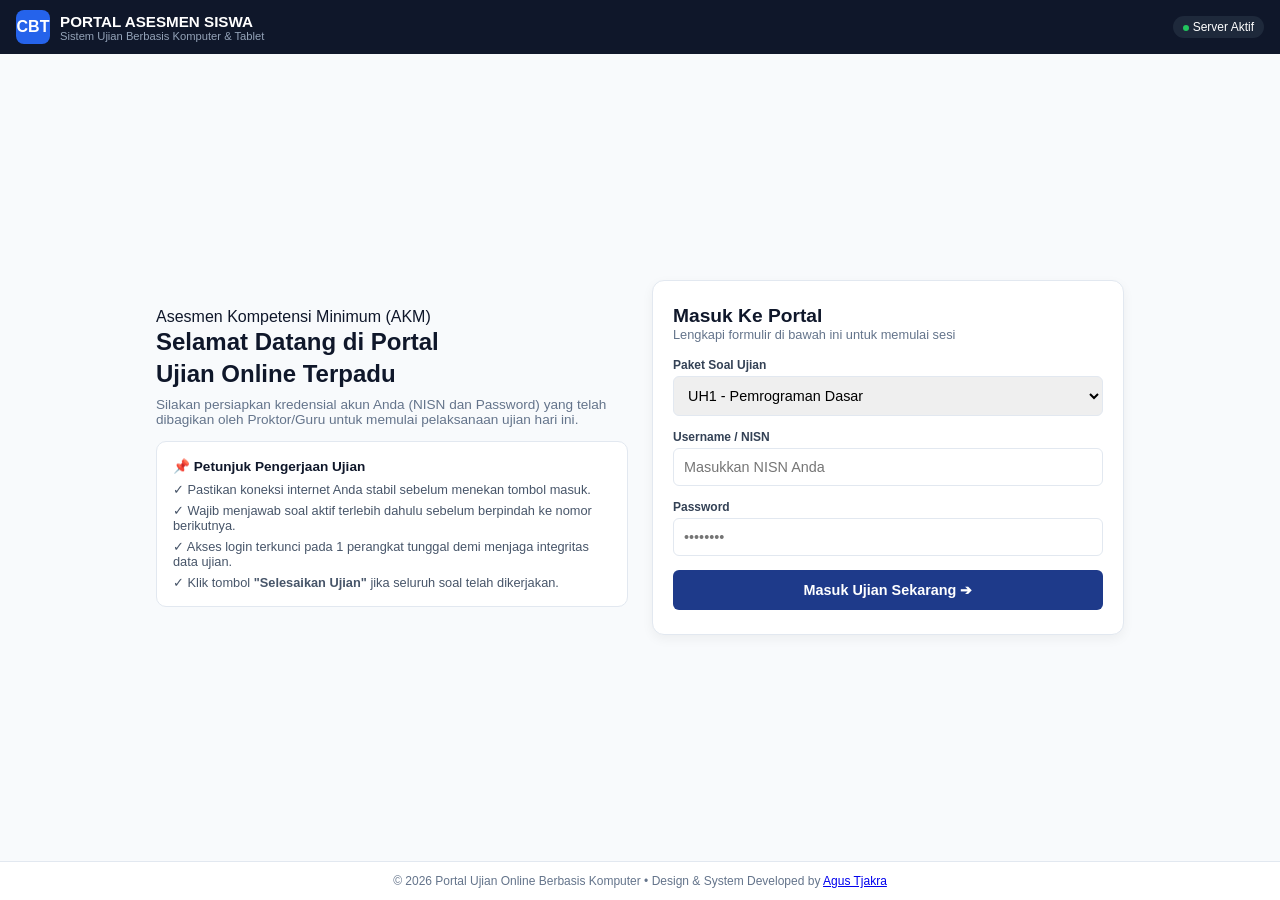
==== index.html @ 5398f88b "Add files via upload" ====
<!DOCTYPE html>
<html lang="id">
<head>
  <meta charset="UTF-8">
  <meta name="viewport" content="width=device-width, initial-scale=1.0">
  <title>Portal Asesmen & Ujian Berbasis Komputer (CBT)</title>
 <style>
  :root {
    --primary: #1e3a8a;
    --primary-hover: #1e40af;
    --accent: #2563eb;
    --bg-main: #f8fafc;
    --text-dark: #0f172a;
    --text-muted: #64748b;
    --border-color: #e2e8f0;
    --card-bg: #ffffff;
  }

  * { box-sizing: border-box; margin: 0; padding: 0; font-family: 'Segoe UI', sans-serif; }
  body { background-color: var(--bg-main); color: var(--text-dark); min-height: 100vh; display: flex; flex-direction: column; }

  .top-navbar {
    background-color: #0f172a;
    color: #ffffff;
    padding: 10px 16px;
    display: flex;
    justify-content: space-between;
    align-items: center;
  }

  .nav-brand { display: flex; align-items: center; gap: 10px; }
  .brand-icon {
    width: 34px; height: 34px; background: #2563eb; border-radius: 8px;
    display: flex; align-items: center; justify-content: center;
    color: white; font-weight: 800; font-size: 1rem;
  }
  .brand-text h1 { font-size: 0.95rem; font-weight: 700; }
  .brand-text p { font-size: 0.7rem; color: #94a3b8; }
  .system-status { font-size: 0.75rem; background: #1e293b; padding: 4px 10px; border-radius: 12px; }
  .status-dot { display: inline-block; width: 6px; height: 6px; background: #22c55e; border-radius: 50%; }

  .main-wrapper {
    flex: 1; max-width: 1000px; width: 100%; margin: 20px auto; padding: 0 16px;
    display: grid; grid-template-columns: 1fr 1fr; gap: 24px; align-items: center;
  }

  .hero-title { font-size: 1.5rem; font-weight: 800; line-height: 1.3; }
  .hero-desc { font-size: 0.85rem; color: var(--text-muted); margin-top: 8px; }
  .guide-card { background: var(--card-bg); border-radius: 10px; padding: 16px; border: 1px solid var(--border-color); margin-top: 14px; }
  .guide-title { font-size: 0.85rem; font-weight: 700; margin-bottom: 8px; }
  .guide-list { list-style: none; display: flex; flex-direction: column; gap: 6px; font-size: 0.8rem; color: #475569; }

  .login-card {
    background: var(--card-bg); border-radius: 12px; padding: 24px 20px;
    border: 1px solid var(--border-color); box-shadow: 0 4px 12px rgba(0,0,0,0.05);
  }

  .login-header h2 { font-size: 1.2rem; font-weight: 800; }
  .login-header p { font-size: 0.8rem; color: var(--text-muted); margin-bottom: 16px; }

  .form-group { margin-bottom: 14px; }
  .form-group label { display: block; font-size: 0.75rem; font-weight: 700; color: #334155; margin-bottom: 4px; }
  .form-control { width: 100%; padding: 10px; border: 1px solid var(--border-color); border-radius: 6px; font-size: 0.9rem; }

  .btn-login {
    width: 100%; padding: 12px; background: var(--primary); color: white;
    border: none; border-radius: 6px; font-weight: 700; font-size: 0.9rem; cursor: pointer;
  }

  .footer { padding: 12px; text-align: center; font-size: 0.75rem; color: var(--text-muted); background: white; border-top: 1px solid var(--border-color); }

  /* RESPONSIVE LAYAR HP */
  @media (max-width: 768px) {
    .main-wrapper { grid-template-columns: 1fr; margin: 10px auto; gap: 16px; }
    .hero-badge, .guide-card { display: none; } /* Sembunyikan petunjuk panjang di HP agar form login langsung terlihat di atas */
    .hero-title { font-size: 1.25rem; text-align: center; }
    .hero-desc { text-align: center; }
    .login-card { padding: 18px 16px; }
  }
</style>
</head>
<body>

  <!-- NAVBAR HEADER -->
  <header class="top-navbar">
    <div class="nav-brand">
      <div class="brand-icon">CBT</div>
      <div class="brand-text">
        <h1>PORTAL ASESMEN SISWA</h1>
        <p>Sistem Ujian Berbasis Komputer & Tablet</p>
      </div>
    </div>

    <div class="system-status">
      <span class="status-dot"></span> Server Aktif
    </div>
  </header>

  <!-- MAIN LANDING PAGE CONTENT -->
  <main class="main-wrapper">
    
    <!-- LEFT SIDE: INFORMASI & PETUNJUK -->
    <section class="info-section">
      <div class="hero-badge">Asesmen Kompetensi Minimum (AKM)</div>
      
      <h2 class="hero-title">
        Selamat Datang di Portal<br>
        <span>Ujian Online Terpadu</span>
      </h2>

      <p class="hero-desc">
        Silakan persiapkan kredensial akun Anda (NISN dan Password) yang telah dibagikan oleh Proktor/Guru untuk memulai pelaksanaan ujian hari ini.
      </p>

      <!-- Card Petunjuk Teknis -->
      <div class="guide-card">
        <div class="guide-title">
          📌 Petunjuk Pengerjaan Ujian
        </div>
        <ul class="guide-list">
          <li class="guide-item">
            <span class="guide-icon">✓</span>
            <span>Pastikan koneksi internet Anda stabil sebelum menekan tombol masuk.</span>
          </li>
          <li class="guide-item">
            <span class="guide-icon">✓</span>
            <span>Wajib menjawab soal aktif terlebih dahulu sebelum berpindah ke nomor berikutnya.</span>
          </li>
          <li class="guide-item">
            <span class="guide-icon">✓</span>
            <span>Akses login terkunci pada 1 perangkat tunggal demi menjaga integritas data ujian.</span>
          </li>
          <li class="guide-item">
            <span class="guide-icon">✓</span>
            <span>Klik tombol <strong>"Selesaikan Ujian"</strong> jika seluruh soal telah dikerjakan.</span>
          </li>
        </ul>
      </div>
    </section>

    <!-- RIGHT SIDE: KARTU FORM LOGIN -->
    <section>
      <div class="login-card">
        <div class="login-header">
          <h2>Masuk Ke Portal</h2>
          <p>Lengkapi formulir di bawah ini untuk memulai sesi</p>
        </div>

        <form id="loginForm">
          <div class="form-group">
            <label for="jenisUjian">Paket Soal Ujian</label>
            <select id="jenisUjian" class="form-control" required>
              <option value="" disabled selected>⏳ Memuat jadwal aktif...</option>
            </select>
          </div>

          <div class="form-group">
            <label for="username">Username / NISN</label>
            <input type="text" id="username" class="form-control" placeholder="Masukkan NISN Anda" required autocomplete="off">
          </div>

          <div class="form-group">
            <label for="password">Password</label>
            <input type="password" id="password" class="form-control" placeholder="••••••••" required>
          </div>

          <div id="alertBox" class="status-alert"></div>

          <button type="submit" class="btn-login">Masuk Ujian Sekarang ➔</button>
        </form>
      </div>
    </section>

  </main>

  <!-- FOOTER DENGAN LINK DEVELOPER -->
  <footer class="footer">
    © 2026 Portal Ujian Online Berbasis Komputer • Design & System Developed by <a href="https://kodi.web.id/aboutme.html" target="_blank" rel="noopener noreferrer" class="footer-link">Agus Tjakra</a>
  </footer>

  <script src="app.js"></script>
</body>
</html>
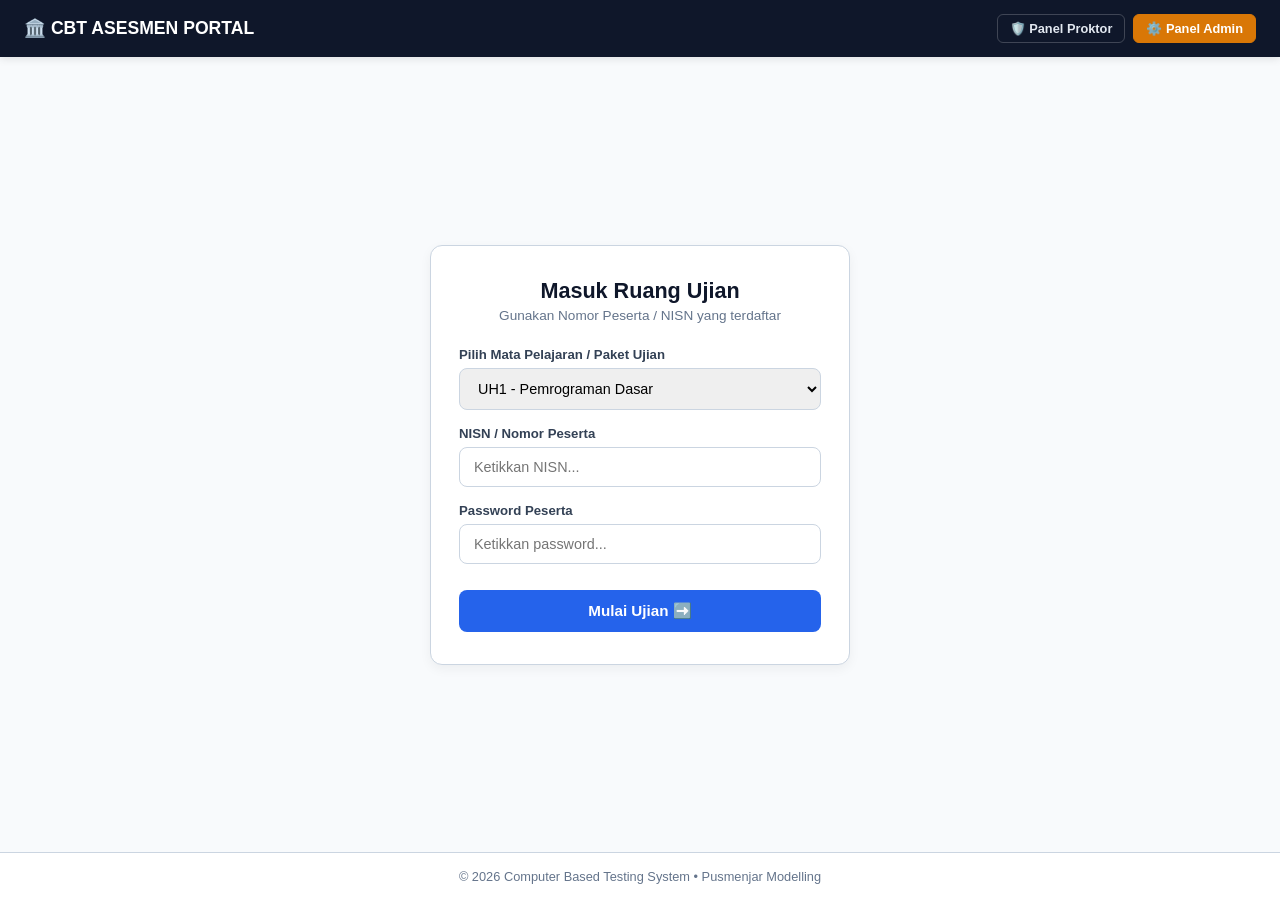
==== commit 49f57dc7: "Update index.html" ====
--- a/index.html
+++ b/index.html
@@ -3,179 +3,81 @@
 <head>
   <meta charset="UTF-8">
   <meta name="viewport" content="width=device-width, initial-scale=1.0">
-  <title>Portal Asesmen & Ujian Berbasis Komputer (CBT)</title>
- <style>
-  :root {
-    --primary: #1e3a8a;
-    --primary-hover: #1e40af;
-    --accent: #2563eb;
-    --bg-main: #f8fafc;
-    --text-dark: #0f172a;
-    --text-muted: #64748b;
-    --border-color: #e2e8f0;
-    --card-bg: #ffffff;
-  }
-
-  * { box-sizing: border-box; margin: 0; padding: 0; font-family: 'Segoe UI', sans-serif; }
-  body { background-color: var(--bg-main); color: var(--text-dark); min-height: 100vh; display: flex; flex-direction: column; }
-
-  .top-navbar {
-    background-color: #0f172a;
-    color: #ffffff;
-    padding: 10px 16px;
-    display: flex;
-    justify-content: space-between;
-    align-items: center;
-  }
-
-  .nav-brand { display: flex; align-items: center; gap: 10px; }
-  .brand-icon {
-    width: 34px; height: 34px; background: #2563eb; border-radius: 8px;
-    display: flex; align-items: center; justify-content: center;
-    color: white; font-weight: 800; font-size: 1rem;
-  }
-  .brand-text h1 { font-size: 0.95rem; font-weight: 700; }
-  .brand-text p { font-size: 0.7rem; color: #94a3b8; }
-  .system-status { font-size: 0.75rem; background: #1e293b; padding: 4px 10px; border-radius: 12px; }
-  .status-dot { display: inline-block; width: 6px; height: 6px; background: #22c55e; border-radius: 50%; }
-
-  .main-wrapper {
-    flex: 1; max-width: 1000px; width: 100%; margin: 20px auto; padding: 0 16px;
-    display: grid; grid-template-columns: 1fr 1fr; gap: 24px; align-items: center;
-  }
-
-  .hero-title { font-size: 1.5rem; font-weight: 800; line-height: 1.3; }
-  .hero-desc { font-size: 0.85rem; color: var(--text-muted); margin-top: 8px; }
-  .guide-card { background: var(--card-bg); border-radius: 10px; padding: 16px; border: 1px solid var(--border-color); margin-top: 14px; }
-  .guide-title { font-size: 0.85rem; font-weight: 700; margin-bottom: 8px; }
-  .guide-list { list-style: none; display: flex; flex-direction: column; gap: 6px; font-size: 0.8rem; color: #475569; }
-
-  .login-card {
-    background: var(--card-bg); border-radius: 12px; padding: 24px 20px;
-    border: 1px solid var(--border-color); box-shadow: 0 4px 12px rgba(0,0,0,0.05);
-  }
-
-  .login-header h2 { font-size: 1.2rem; font-weight: 800; }
-  .login-header p { font-size: 0.8rem; color: var(--text-muted); margin-bottom: 16px; }
-
-  .form-group { margin-bottom: 14px; }
-  .form-group label { display: block; font-size: 0.75rem; font-weight: 700; color: #334155; margin-bottom: 4px; }
-  .form-control { width: 100%; padding: 10px; border: 1px solid var(--border-color); border-radius: 6px; font-size: 0.9rem; }
-
-  .btn-login {
-    width: 100%; padding: 12px; background: var(--primary); color: white;
-    border: none; border-radius: 6px; font-weight: 700; font-size: 0.9rem; cursor: pointer;
-  }
-
-  .footer { padding: 12px; text-align: center; font-size: 0.75rem; color: var(--text-muted); background: white; border-top: 1px solid var(--border-color); }
-
-  /* RESPONSIVE LAYAR HP */
-  @media (max-width: 768px) {
-    .main-wrapper { grid-template-columns: 1fr; margin: 10px auto; gap: 16px; }
-    .hero-badge, .guide-card { display: none; } /* Sembunyikan petunjuk panjang di HP agar form login langsung terlihat di atas */
-    .hero-title { font-size: 1.25rem; text-align: center; }
-    .hero-desc { text-align: center; }
-    .login-card { padding: 18px 16px; }
-  }
-</style>
+  <title>CBT Portal - Masuk Ujian</title>
+  <style>
+    :root {
+      --primary: #0f172a;
+      --accent: #2563eb;
+      --bg: #f8fafc;
+      --card: #ffffff;
+      --border: #cbd5e1;
+      --text: #1e293b;
+      --text-muted: #64748b;
+    }
+    * { box-sizing: border-box; margin: 0; padding: 0; font-family: 'Segoe UI', -apple-system, sans-serif; }
+    body { background-color: var(--bg); color: var(--text); min-height: 100vh; display: flex; flex-direction: column; justify-content: space-between; }
+    .portal-header { background-color: var(--primary); color: white; padding: 14px 24px; display: flex; justify-content: space-between; align-items: center; box-shadow: 0 2px 8px rgba(0,0,0,0.1); }
+    .brand-title { display: flex; align-items: center; gap: 10px; font-weight: 800; font-size: 1.1rem; }
+    .nav-links { display: flex; gap: 8px; }
+    .nav-btn { color: #e2e8f0; text-decoration: none; font-size: 0.8rem; font-weight: 700; padding: 6px 12px; border-radius: 6px; border: 1px solid rgba(255,255,255,0.2); transition: all 0.2s; }
+    .nav-btn:hover { background-color: rgba(255,255,255,0.1); color: white; }
+    .nav-btn.admin-link { background-color: #d97706; border-color: #d97706; color: white; }
+    .login-wrapper { display: flex; justify-content: center; align-items: center; padding: 40px 16px; flex: 1; }
+    .login-box { background: var(--card); border: 1px solid var(--border); border-radius: 12px; padding: 32px 28px; width: 100%; max-width: 420px; box-shadow: 0 4px 12px rgba(0,0,0,0.05); }
+    .login-title { text-align: center; margin-bottom: 24px; }
+    .login-title h2 { font-size: 1.35rem; color: var(--primary); font-weight: 800; }
+    .login-title p { font-size: 0.85rem; color: var(--text-muted); margin-top: 4px; }
+    .form-group { margin-bottom: 16px; }
+    .form-group label { display: block; font-size: 0.825rem; font-weight: 700; color: #334155; margin-bottom: 6px; }
+    .form-control { width: 100%; padding: 11px 14px; border-radius: 8px; border: 1.5px solid var(--border); font-size: 0.9rem; outline: none; }
+    .form-control:focus { border-color: var(--accent); }
+    .btn-submit { width: 100%; padding: 12px; background-color: var(--accent); color: white; border: none; border-radius: 8px; font-size: 0.95rem; font-weight: 700; cursor: pointer; margin-top: 10px; }
+    .btn-submit:hover { background-color: #1d4ed8; }
+    .footer { text-align: center; padding: 16px; font-size: 0.8rem; color: var(--text-muted); background: white; border-top: 1px solid var(--border); }
+  </style>
 </head>
 <body>
-
-  <!-- NAVBAR HEADER -->
-  <header class="top-navbar">
-    <div class="nav-brand">
-      <div class="brand-icon">CBT</div>
-      <div class="brand-text">
-        <h1>PORTAL ASESMEN SISWA</h1>
-        <p>Sistem Ujian Berbasis Komputer & Tablet</p>
-      </div>
-    </div>
-
-    <div class="system-status">
-      <span class="status-dot"></span> Server Aktif
-    </div>
+  <header class="portal-header">
+    <div class="brand-title">🏛️ CBT ASESMEN PORTAL</div>
+    <nav class="nav-links">
+      <a href="proktor.html" class="nav-btn">🛡️ Panel Proktor</a>
+      <a href="admin.html" class="nav-btn admin-link">⚙️ Panel Admin</a>
+    </nav>
   </header>
 
-  <!-- MAIN LANDING PAGE CONTENT -->
-  <main class="main-wrapper">
-    
-    <!-- LEFT SIDE: INFORMASI & PETUNJUK -->
-    <section class="info-section">
-      <div class="hero-badge">Asesmen Kompetensi Minimum (AKM)</div>
-      
-      <h2 class="hero-title">
-        Selamat Datang di Portal<br>
-        <span>Ujian Online Terpadu</span>
-      </h2>
+  <main class="login-wrapper">
+    <div class="login-box">
+      <div class="login-title">
+        <h2>Masuk Ruang Ujian</h2>
+        <p>Gunakan Nomor Peserta / NISN yang terdaftar</p>
+      </div>
 
-      <p class="hero-desc">
-        Silakan persiapkan kredensial akun Anda (NISN dan Password) yang telah dibagikan oleh Proktor/Guru untuk memulai pelaksanaan ujian hari ini.
-      </p>
-
-      <!-- Card Petunjuk Teknis -->
-      <div class="guide-card">
-        <div class="guide-title">
-          📌 Petunjuk Pengerjaan Ujian
-        </div>
-        <ul class="guide-list">
-          <li class="guide-item">
-            <span class="guide-icon">✓</span>
-            <span>Pastikan koneksi internet Anda stabil sebelum menekan tombol masuk.</span>
-          </li>
-          <li class="guide-item">
-            <span class="guide-icon">✓</span>
-            <span>Wajib menjawab soal aktif terlebih dahulu sebelum berpindah ke nomor berikutnya.</span>
-          </li>
-          <li class="guide-item">
-            <span class="guide-icon">✓</span>
-            <span>Akses login terkunci pada 1 perangkat tunggal demi menjaga integritas data ujian.</span>
-          </li>
-          <li class="guide-item">
-            <span class="guide-icon">✓</span>
-            <span>Klik tombol <strong>"Selesaikan Ujian"</strong> jika seluruh soal telah dikerjakan.</span>
-          </li>
-        </ul>
-      </div>
-    </section>
-
-    <!-- RIGHT SIDE: KARTU FORM LOGIN -->
-    <section>
-      <div class="login-card">
-        <div class="login-header">
-          <h2>Masuk Ke Portal</h2>
-          <p>Lengkapi formulir di bawah ini untuk memulai sesi</p>
+      <form id="loginForm">
+        <div class="form-group">
+          <label>Pilih Mata Pelajaran / Paket Ujian</label>
+          <select id="jenisUjian" class="form-control" required>
+            <option value="" disabled selected>Memuat jadwal ujian...</option>
+          </select>
         </div>
 
-        <form id="loginForm">
-          <div class="form-group">
-            <label for="jenisUjian">Paket Soal Ujian</label>
-            <select id="jenisUjian" class="form-control" required>
-              <option value="" disabled selected>⏳ Memuat jadwal aktif...</option>
-            </select>
-          </div>
+        <div class="form-group">
+          <label>NISN / Nomor Peserta</label>
+          <input type="text" id="username" class="form-control" placeholder="Ketikkan NISN..." required autocomplete="off">
+        </div>
 
-          <div class="form-group">
-            <label for="username">Username / NISN</label>
-            <input type="text" id="username" class="form-control" placeholder="Masukkan NISN Anda" required autocomplete="off">
-          </div>
+        <div class="form-group">
+          <label>Password Peserta</label>
+          <input type="password" id="password" class="form-control" placeholder="Ketikkan password..." required>
+        </div>
 
-          <div class="form-group">
-            <label for="password">Password</label>
-            <input type="password" id="password" class="form-control" placeholder="••••••••" required>
-          </div>
-
-          <div id="alertBox" class="status-alert"></div>
-
-          <button type="submit" class="btn-login">Masuk Ujian Sekarang ➔</button>
-        </form>
-      </div>
-    </section>
-
+        <button type="submit" class="btn-submit">Mulai Ujian ➡️</button>
+        <div id="alertBox" style="display:none;"></div>
+      </form>
+    </div>
   </main>
 
-  <!-- FOOTER DENGAN LINK DEVELOPER -->
   <footer class="footer">
-    © 2026 Portal Ujian Online Berbasis Komputer • Design & System Developed by <a href="https://kodi.web.id/aboutme.html" target="_blank" rel="noopener noreferrer" class="footer-link">Agus Tjakra</a>
+    © 2026 Computer Based Testing System • Pusmenjar Modelling
   </footer>
 
   <script src="app.js"></script>
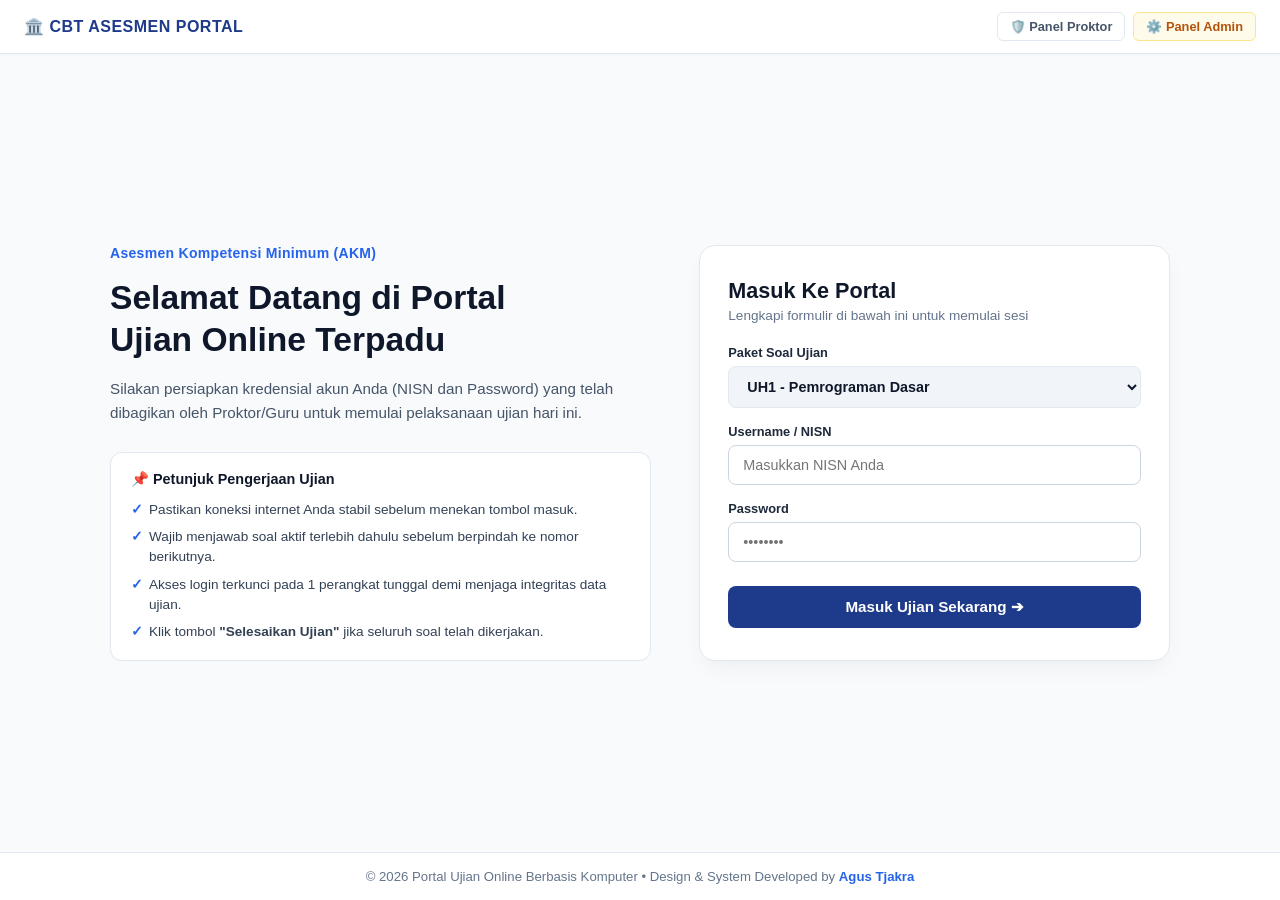
==== commit 13a6d421: "Update index.html" ====
--- a/index.html
+++ b/index.html
@@ -3,81 +3,384 @@
 <head>
   <meta charset="UTF-8">
   <meta name="viewport" content="width=device-width, initial-scale=1.0">
-  <title>CBT Portal - Masuk Ujian</title>
+  <title>Portal Ujian Online Terpadu - CBT AKM</title>
   <style>
     :root {
-      --primary: #0f172a;
+      --primary: #1e3a8a;
+      --primary-dark: #172554;
       --accent: #2563eb;
       --bg: #f8fafc;
-      --card: #ffffff;
-      --border: #cbd5e1;
-      --text: #1e293b;
-      --text-muted: #64748b;
-    }
-    * { box-sizing: border-box; margin: 0; padding: 0; font-family: 'Segoe UI', -apple-system, sans-serif; }
-    body { background-color: var(--bg); color: var(--text); min-height: 100vh; display: flex; flex-direction: column; justify-content: space-between; }
-    .portal-header { background-color: var(--primary); color: white; padding: 14px 24px; display: flex; justify-content: space-between; align-items: center; box-shadow: 0 2px 8px rgba(0,0,0,0.1); }
-    .brand-title { display: flex; align-items: center; gap: 10px; font-weight: 800; font-size: 1.1rem; }
-    .nav-links { display: flex; gap: 8px; }
-    .nav-btn { color: #e2e8f0; text-decoration: none; font-size: 0.8rem; font-weight: 700; padding: 6px 12px; border-radius: 6px; border: 1px solid rgba(255,255,255,0.2); transition: all 0.2s; }
-    .nav-btn:hover { background-color: rgba(255,255,255,0.1); color: white; }
-    .nav-btn.admin-link { background-color: #d97706; border-color: #d97706; color: white; }
-    .login-wrapper { display: flex; justify-content: center; align-items: center; padding: 40px 16px; flex: 1; }
-    .login-box { background: var(--card); border: 1px solid var(--border); border-radius: 12px; padding: 32px 28px; width: 100%; max-width: 420px; box-shadow: 0 4px 12px rgba(0,0,0,0.05); }
-    .login-title { text-align: center; margin-bottom: 24px; }
-    .login-title h2 { font-size: 1.35rem; color: var(--primary); font-weight: 800; }
-    .login-title p { font-size: 0.85rem; color: var(--text-muted); margin-top: 4px; }
-    .form-group { margin-bottom: 16px; }
-    .form-group label { display: block; font-size: 0.825rem; font-weight: 700; color: #334155; margin-bottom: 6px; }
-    .form-control { width: 100%; padding: 11px 14px; border-radius: 8px; border: 1.5px solid var(--border); font-size: 0.9rem; outline: none; }
-    .form-control:focus { border-color: var(--accent); }
-    .btn-submit { width: 100%; padding: 12px; background-color: var(--accent); color: white; border: none; border-radius: 8px; font-size: 0.95rem; font-weight: 700; cursor: pointer; margin-top: 10px; }
-    .btn-submit:hover { background-color: #1d4ed8; }
-    .footer { text-align: center; padding: 16px; font-size: 0.8rem; color: var(--text-muted); background: white; border-top: 1px solid var(--border); }
+      --card-bg: #ffffff;
+      --border: #e2e8f0;
+      --border-focus: #3b82f6;
+      --text-main: #0f172a;
+      --text-muted: #475569;
+      --text-light: #64748b;
+    }
+
+    * {
+      box-sizing: border-box;
+      margin: 0;
+      padding: 0;
+      font-family: 'Segoe UI', -apple-system, BlinkMacSystemFont, Roboto, sans-serif;
+    }
+
+    body {
+      background-color: var(--bg);
+      color: var(--text-main);
+      min-height: 100vh;
+      display: flex;
+      flex-direction: column;
+      justify-content: space-between;
+    }
+
+    /* TOP BAR / HEADER KECIL */
+    .top-navbar {
+      background-color: #ffffff;
+      border-bottom: 1px solid var(--border);
+      padding: 12px 24px;
+      display: flex;
+      justify-content: space-between;
+      align-items: center;
+      box-shadow: 0 1px 2px rgba(0,0,0,0.03);
+    }
+
+    .brand-logo {
+      display: flex;
+      align-items: center;
+      gap: 8px;
+      font-weight: 800;
+      font-size: 1rem;
+      color: var(--primary);
+      letter-spacing: 0.5px;
+    }
+
+    .portal-nav {
+      display: flex;
+      gap: 8px;
+    }
+
+    .nav-btn {
+      text-decoration: none;
+      font-size: 0.8rem;
+      font-weight: 600;
+      padding: 6px 12px;
+      border-radius: 6px;
+      border: 1px solid var(--border);
+      color: var(--text-muted);
+      background-color: #ffffff;
+      transition: all 0.2s ease;
+    }
+
+    .nav-btn:hover {
+      background-color: #f1f5f9;
+      color: var(--primary);
+      border-color: #cbd5e1;
+    }
+
+    .nav-btn.admin-link {
+      background-color: #fffbeb;
+      border-color: #fde68a;
+      color: #b45309;
+    }
+
+    .nav-btn.admin-link:hover {
+      background-color: #fef3c7;
+    }
+
+    /* MAIN CONTAINER - DUA KOLOM */
+    .main-wrapper {
+      max-width: 1100px;
+      width: 100%;
+      margin: auto;
+      padding: 40px 20px;
+      display: grid;
+      grid-template-columns: 1.15fr 1fr;
+      gap: 48px;
+      align-items: center;
+    }
+
+    /* SISI KIRI: INFORMASI & PETUNJUK */
+    .intro-section {
+      display: flex;
+      flex-direction: column;
+      gap: 16px;
+    }
+
+    .intro-badge {
+      font-size: 0.875rem;
+      font-weight: 700;
+      color: #2563eb;
+      letter-spacing: 0.3px;
+    }
+
+    .intro-title {
+      font-size: 2.1rem;
+      font-weight: 800;
+      line-height: 1.25;
+      color: #0f172a;
+    }
+
+    .intro-desc {
+      font-size: 0.95rem;
+      line-height: 1.6;
+      color: var(--text-muted);
+    }
+
+    /* KOTAK PETUNJUK */
+    .guideline-box {
+      background-color: #ffffff;
+      border: 1px solid #e2e8f0;
+      border-radius: 12px;
+      padding: 18px 20px;
+      margin-top: 10px;
+      box-shadow: 0 1px 3px rgba(0,0,0,0.02);
+    }
+
+    .guideline-title {
+      display: flex;
+      align-items: center;
+      gap: 6px;
+      font-size: 0.9rem;
+      font-weight: 700;
+      color: #0f172a;
+      margin-bottom: 12px;
+    }
+
+    .guideline-list {
+      list-style: none;
+      display: flex;
+      flex-direction: column;
+      gap: 8px;
+      font-size: 0.85rem;
+      color: #334155;
+      line-height: 1.45;
+    }
+
+    .guideline-list li {
+      position: relative;
+      padding-left: 18px;
+    }
+
+    .guideline-list li::before {
+      content: "✓";
+      position: absolute;
+      left: 0;
+      top: 0;
+      font-weight: bold;
+      color: #2563eb;
+    }
+
+    /* SISI KANAN: FORM LOGIN */
+    .login-card {
+      background-color: var(--card-bg);
+      border: 1px solid var(--border);
+      border-radius: 16px;
+      padding: 32px 28px;
+      box-shadow: 0 10px 25px -5px rgba(0, 0, 0, 0.05), 0 8px 10px -6px rgba(0, 0, 0, 0.01);
+    }
+
+    .login-card-header {
+      margin-bottom: 22px;
+    }
+
+    .login-card-header h2 {
+      font-size: 1.35rem;
+      font-weight: 800;
+      color: #0f172a;
+      margin-bottom: 4px;
+    }
+
+    .login-card-header p {
+      font-size: 0.85rem;
+      color: var(--text-light);
+    }
+
+    .form-group {
+      margin-bottom: 16px;
+    }
+
+    .form-group label {
+      display: block;
+      font-size: 0.8rem;
+      font-weight: 700;
+      color: #1e293b;
+      margin-bottom: 6px;
+    }
+
+    .form-control {
+      width: 100%;
+      padding: 11px 14px;
+      border: 1.5px solid #cbd5e1;
+      border-radius: 8px;
+      font-size: 0.9rem;
+      color: #0f172a;
+      background-color: #ffffff;
+      outline: none;
+      transition: all 0.2s ease;
+    }
+
+    select.form-control {
+      background-color: #f1f5f9;
+      border-color: #e2e8f0;
+      font-weight: 600;
+      cursor: pointer;
+    }
+
+    .form-control:focus {
+      border-color: var(--border-focus);
+      box-shadow: 0 0 0 3px rgba(59, 130, 246, 0.15);
+      background-color: #ffffff;
+    }
+
+    .btn-login-submit {
+      width: 100%;
+      padding: 12px;
+      background-color: var(--primary);
+      color: #ffffff;
+      border: none;
+      border-radius: 8px;
+      font-size: 0.95rem;
+      font-weight: 700;
+      cursor: pointer;
+      margin-top: 8px;
+      display: inline-flex;
+      align-items: center;
+      justify-content: center;
+      gap: 8px;
+      transition: background-color 0.2s ease, transform 0.1s ease;
+    }
+
+    .btn-login-submit:hover {
+      background-color: var(--primary-dark);
+    }
+
+    .btn-login-submit:active {
+      transform: translateY(1px);
+    }
+
+    .btn-login-submit:disabled {
+      background-color: #94a3b8;
+      cursor: not-allowed;
+    }
+
+    /* FOOTER */
+    .portal-footer {
+      text-align: center;
+      padding: 16px 20px;
+      font-size: 0.825rem;
+      color: var(--text-light);
+      background-color: #ffffff;
+      border-top: 1px solid var(--border);
+    }
+
+    .portal-footer a {
+      color: #2563eb;
+      text-decoration: none;
+      font-weight: 700;
+      transition: color 0.2s;
+    }
+
+    .portal-footer a:hover {
+      color: #1d4ed8;
+      text-decoration: underline;
+    }
+
+    /* RESPONSIVE SMARTPHONE (Layar <= 868px) */
+    @media (max-width: 868px) {
+      .main-wrapper {
+        grid-template-columns: 1fr;
+        gap: 32px;
+        padding: 24px 16px;
+      }
+
+      .intro-title {
+        font-size: 1.6rem;
+      }
+
+      .login-card {
+        padding: 24px 20px;
+      }
+    }
   </style>
 </head>
 <body>
-  <header class="portal-header">
-    <div class="brand-title">🏛️ CBT ASESMEN PORTAL</div>
-    <nav class="nav-links">
+
+  <!-- TOP HEADER -->
+  <header class="top-navbar">
+    <div class="brand-logo">
+      🏛️ CBT ASESMEN PORTAL
+    </div>
+    <nav class="portal-nav">
       <a href="proktor.html" class="nav-btn">🛡️ Panel Proktor</a>
       <a href="admin.html" class="nav-btn admin-link">⚙️ Panel Admin</a>
     </nav>
   </header>
 
-  <main class="login-wrapper">
-    <div class="login-box">
-      <div class="login-title">
-        <h2>Masuk Ruang Ujian</h2>
-        <p>Gunakan Nomor Peserta / NISN yang terdaftar</p>
+  <!-- MAIN AREA (2 KOLOM) -->
+  <main class="main-wrapper">
+    
+    <!-- KOLOM KIRI -->
+    <section class="intro-section">
+      <div class="intro-badge">Asesmen Kompetensi Minimum (AKM)</div>
+      <h1 class="intro-title">Selamat Datang di Portal<br>Ujian Online Terpadu</h1>
+      <p class="intro-desc">
+        Silakan persiapkan kredensial akun Anda (NISN dan Password) yang telah dibagikan oleh Proktor/Guru untuk memulai pelaksanaan ujian hari ini.
+      </p>
+
+      <!-- PETUNJUK PENGERJAAN -->
+      <div class="guideline-box">
+        <div class="guideline-title">📌 Petunjuk Pengerjaan Ujian</div>
+        <ul class="guideline-list">
+          <li>Pastikan koneksi internet Anda stabil sebelum menekan tombol masuk.</li>
+          <li>Wajib menjawab soal aktif terlebih dahulu sebelum berpindah ke nomor berikutnya.</li>
+          <li>Akses login terkunci pada 1 perangkat tunggal demi menjaga integritas data ujian.</li>
+          <li>Klik tombol <strong>"Selesaikan Ujian"</strong> jika seluruh soal telah dikerjakan.</li>
+        </ul>
       </div>
-
-      <form id="loginForm">
-        <div class="form-group">
-          <label>Pilih Mata Pelajaran / Paket Ujian</label>
-          <select id="jenisUjian" class="form-control" required>
-            <option value="" disabled selected>Memuat jadwal ujian...</option>
-          </select>
+    </section>
+
+    <!-- KOLOM KANAN -->
+    <section class="login-section">
+      <div class="login-card">
+        <div class="login-card-header">
+          <h2>Masuk Ke Portal</h2>
+          <p>Lengkapi formulir di bawah ini untuk memulai sesi</p>
         </div>
 
-        <div class="form-group">
-          <label>NISN / Nomor Peserta</label>
-          <input type="text" id="username" class="form-control" placeholder="Ketikkan NISN..." required autocomplete="off">
-        </div>
-
-        <div class="form-group">
-          <label>Password Peserta</label>
-          <input type="password" id="password" class="form-control" placeholder="Ketikkan password..." required>
-        </div>
-
-        <button type="submit" class="btn-submit">Mulai Ujian ➡️</button>
-        <div id="alertBox" style="display:none;"></div>
-      </form>
-    </div>
+        <form id="loginForm">
+          <div class="form-group">
+            <label for="jenisUjian">Paket Soal Ujian</label>
+            <select id="jenisUjian" class="form-control" required>
+              <option value="" disabled selected>Memuat jadwal ujian aktif...</option>
+            </select>
+          </div>
+
+          <div class="form-group">
+            <label for="username">Username / NISN</label>
+            <input type="text" id="username" class="form-control" placeholder="Masukkan NISN Anda" required autocomplete="off">
+          </div>
+
+          <div class="form-group">
+            <label for="password">Password</label>
+            <input type="password" id="password" class="form-control" placeholder="••••••••" required>
+          </div>
+
+          <button type="submit" class="btn-login-submit">
+            Masuk Ujian Sekarang ➔
+          </button>
+
+          <!-- BOX NOTIFIKASI ERROR/WARNING -->
+          <div id="alertBox" style="display: none;"></div>
+        </form>
+      </div>
+    </section>
+
   </main>
 
-  <footer class="footer">
-    © 2026 Computer Based Testing System • Pusmenjar Modelling
+  <!-- FOOTER -->
+  <footer class="portal-footer">
+    © 2026 Portal Ujian Online Berbasis Komputer • Design & System Developed by <a href="https://kodi.web.id/aboutme" target="_blank" rel="noopener noreferrer">Agus Tjakra</a>
   </footer>
 
   <script src="app.js"></script>
